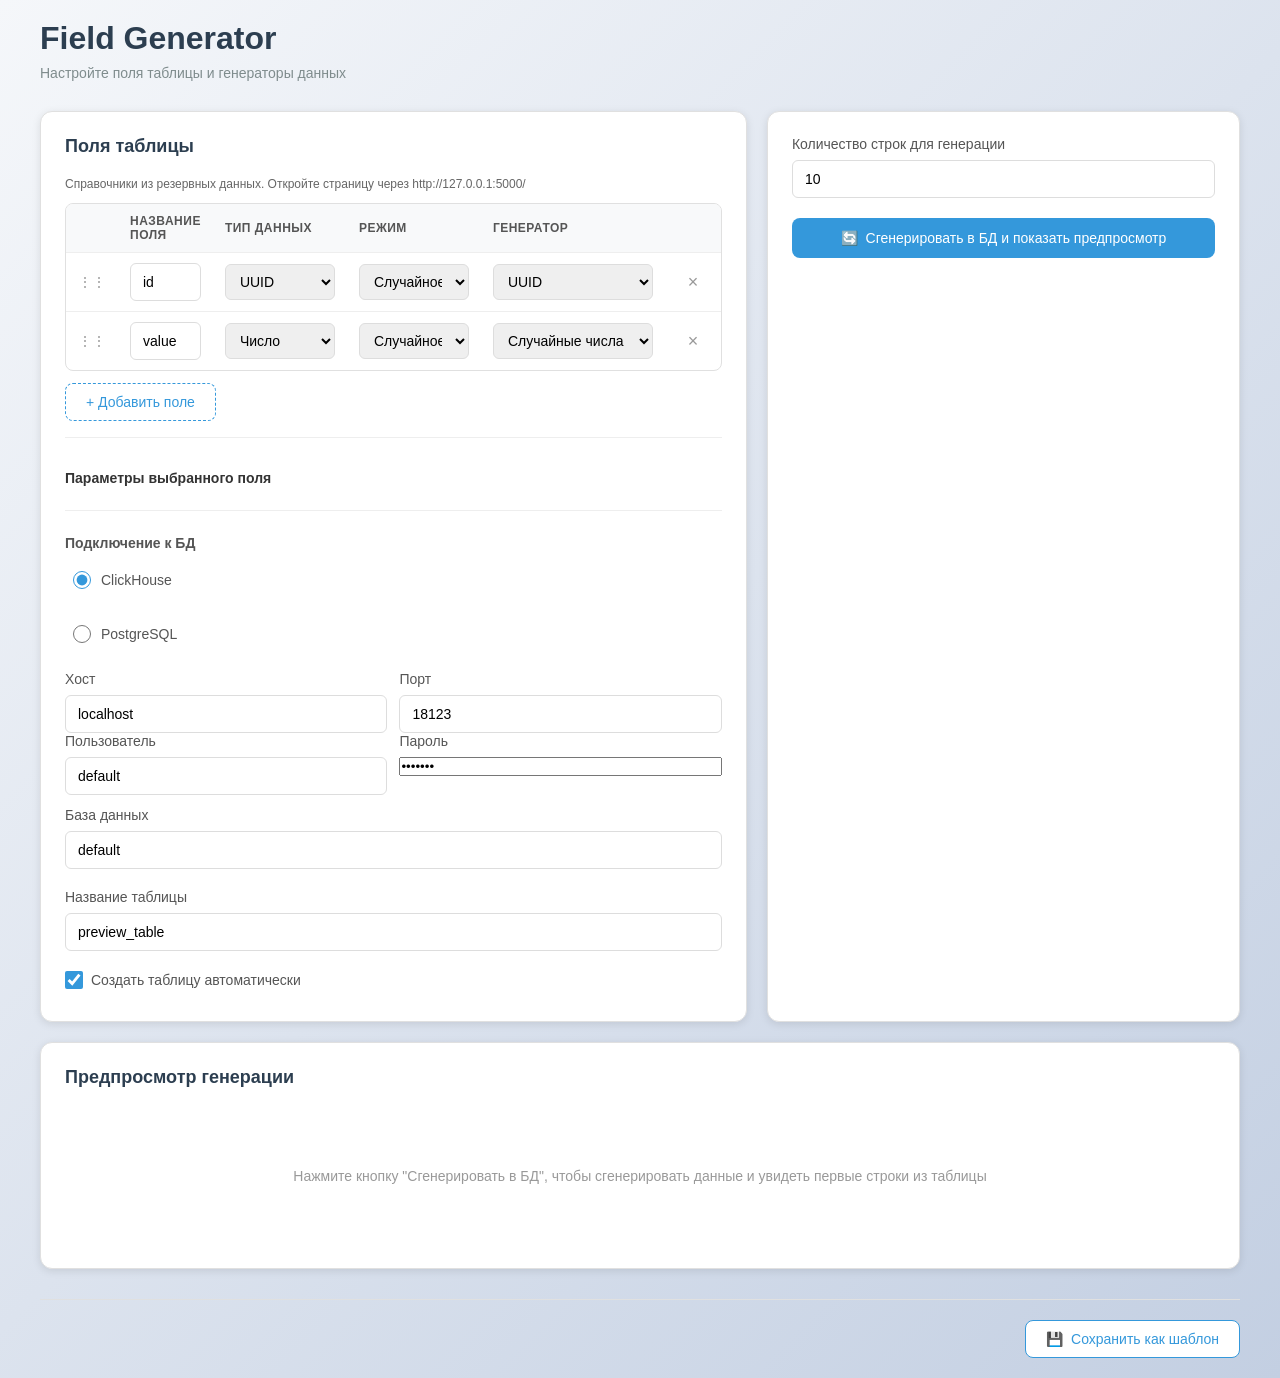
==== frontend/index.html @ ba68df10 "Field Generator: backend, frontend, OLD версия, PostgreSQL" ====
<!DOCTYPE html>
<html lang="ru">
<head>
    <meta charset="UTF-8">
    <meta name="viewport" content="width=device-width, initial-scale=1.0">
    <title>Field Generator</title>
    <link rel="stylesheet" href="style.css">
</head>
<body>
    <div class="container">
        <header>
            <h1>Field Generator</h1>
            <p class="subtitle">Настройте поля таблицы и генераторы данных</p>
        </header>

        <div class="main-content">
            <div class="config-panel">
                <div class="panel-section">
                    <h2>Поля таблицы</h2>
                    <p id="apiStatus" class="api-status" style="font-size: 12px; color: #666; margin-bottom: 12px;">Загрузка...</p>
                    <div class="fields-table-wrap">
                        <table class="fields-table">
                            <thead>
                                <tr>
                                    <th class="col-drag"></th>
                                    <th>Название поля</th>
                                    <th>Тип данных</th>
                                    <th>Режим</th>
                                    <th>Генератор</th>
                                    <th class="col-remove"></th>
                                </tr>
                            </thead>
                            <tbody id="fieldsBody">
                                <!-- Строки добавляются из JS. colspan=6 -->
                            </tbody>
                        </table>
                    </div>
                    <button type="button" id="btnAddField" class="btn-add-field">+ Добавить поле</button>

                    <div id="fieldParamsPanel" class="field-params-panel" style="display: none;">
                        <h3 style="font-size: 14px; margin: 16px 0 12px;">Параметры выбранного поля</h3>
                        <div id="fieldParamsContent"></div>
                    </div>
                    
                    <div class="form-group" style="margin-top: 24px; padding-top: 24px; border-top: 1px solid #eee;">
                        <label style="font-weight: 600; margin-bottom: 12px;">Подключение к БД</label>
                        <div class="form-group" style="margin-bottom: 12px;">
                            <div class="radio-group">
                                <label class="radio-label">
                                    <input type="radio" name="dbEngine" value="clickhouse" checked>
                                    <span>ClickHouse</span>
                                </label>
                                <label class="radio-label">
                                    <input type="radio" name="dbEngine" value="postgres">
                                    <span>PostgreSQL</span>
                                </label>
                            </div>
                        </div>
                        <div class="form-row">
                            <div class="form-col">
                                <label for="dbHost" class="field-label">Хост</label>
                                <input type="text" id="dbHost" placeholder="localhost" value="localhost">
                            </div>
                            <div class="form-col">
                                <label for="dbPort" class="field-label">Порт</label>
                                <input type="number" id="dbPort" placeholder="18123" value="18123">
                            </div>
                        </div>
                        <div class="form-row">
                            <div class="form-col">
                                <label for="dbUser" class="field-label">Пользователь</label>
                                <input type="text" id="dbUser" placeholder="default" value="default">
                            </div>
                            <div class="form-col">
                                <label for="dbPassword" class="field-label">Пароль</label>
                                <input type="password" id="dbPassword" placeholder="ch_pass" value="ch_pass">
                            </div>
                        </div>
                        <div class="form-group" style="margin-top: 12px;">
                            <label for="dbDatabase" class="field-label">База данных</label>
                            <input type="text" id="dbDatabase" placeholder="default" value="default" style="width: 100%;">
                        </div>
                        <div class="form-group" style="margin-top: 12px;">
                            <label for="targetTable" class="field-label">Название таблицы</label>
                            <input type="text" id="targetTable" placeholder="preview_table" value="preview_table" style="width: 100%;">
                        </div>
                        <label class="checkbox-label" style="margin-top: 12px;">
                            <input type="checkbox" id="createTable" checked>
                            <span>Создать таблицу автоматически</span>
                        </label>
                    </div>
                </div>

                <div class="panel-section">
                    <div class="form-group" style="margin-top: 0;">
                        <label for="rowsToGenerate">Количество строк для генерации</label>
                        <input type="number" id="rowsToGenerate" placeholder="Количество строк" value="10" min="1" max="1000000">
                    </div>

                    <button id="generatePreview" class="btn-generate">
                        <span>🔄</span>
                        Сгенерировать в БД и показать предпросмотр
                    </button>
                </div>
            </div>

            <div class="preview-section">
                <div class="preview-header">
                    <h2>Предпросмотр генерации</h2>
                </div>
                <div id="previewTable" class="preview-table">
                    <div class="preview-placeholder">
                        Нажмите кнопку "Сгенерировать в БД", чтобы сгенерировать данные и увидеть первые строки из таблицы
                    </div>
                </div>
            </div>
        </div>

        <div class="footer-actions">
            <button class="btn btn-save" id="btnSave">
                <span>💾</span>
                Сохранить как шаблон
            </button>
        </div>
    </div>

    <script src="app.js?v=10"></script>
</body>
</html>
---- frontend/style.css ----
* {
    margin: 0;
    padding: 0;
    box-sizing: border-box;
}

body {
    font-family: -apple-system, BlinkMacSystemFont, 'Segoe UI', Roboto, 'Helvetica Neue', Arial, sans-serif;
    background: linear-gradient(135deg, #f5f7fa 0%, #c3cfe2 100%);
    min-height: 100vh;
    padding: 20px;
    color: #333;
}

.container {
    max-width: 1200px;
    margin: 0 auto;
}

header {
    margin-bottom: 30px;
}

header h1 {
    font-size: 32px;
    font-weight: 700;
    color: #2c3e50;
    margin-bottom: 8px;
}

.subtitle {
    color: #7f8c8d;
    font-size: 14px;
}

.main-content {
    display: flex;
    flex-direction: column;
    gap: 20px;
    margin-bottom: 30px;
}

.config-panel {
    display: grid;
    grid-template-columns: 1fr 1fr;
    gap: 20px;
}

.panel-section {
    background: white;
    border-radius: 12px;
    padding: 24px;
    box-shadow: 0 2px 8px rgba(0, 0, 0, 0.1);
    border: 1px solid #e0e0e0;
}

.panel-section h2 {
    font-size: 18px;
    font-weight: 600;
    margin-bottom: 20px;
    color: #2c3e50;
}

.form-group {
    margin-bottom: 20px;
}

.form-group:last-child {
    margin-bottom: 0;
}

label,
.field-label {
    display: block;
    font-size: 14px;
    font-weight: 500;
    margin-bottom: 8px;
    color: #555;
}

input[type="text"],
input[type="number"],
select {
    width: 100%;
    padding: 10px 12px;
    border: 1px solid #ddd;
    border-radius: 6px;
    font-size: 14px;
    transition: border-color 0.2s;
}

input[type="text"]:focus,
input[type="number"]:focus,
select:focus {
    outline: none;
    border-color: #3498db;
}

/* Toggle Switch */
.toggle-label {
    display: flex;
    align-items: center;
    justify-content: space-between;
    cursor: pointer;
}

.toggle {
    position: relative;
    width: 50px;
    height: 26px;
    appearance: none;
    background: #ccc;
    border-radius: 13px;
    transition: background 0.3s;
    cursor: pointer;
}

.toggle:checked {
    background: #3498db;
}

.toggle-slider {
    position: absolute;
    top: 2px;
    left: 2px;
    width: 22px;
    height: 22px;
    background: white;
    border-radius: 50%;
    transition: transform 0.3s;
    pointer-events: none;
}

.toggle:checked + .toggle-slider {
    transform: translateX(24px);
}

/* Radio Buttons */
.radio-group {
    display: flex;
    flex-direction: column;
    gap: 12px;
}

.radio-label {
    display: flex;
    align-items: center;
    cursor: pointer;
    padding: 8px;
    border-radius: 6px;
    transition: background 0.2s;
}

.radio-label:hover {
    background: #f5f5f5;
}

.radio-label input[type="radio"] {
    width: 18px;
    height: 18px;
    margin-right: 10px;
    cursor: pointer;
    accent-color: #3498db;
}

/* Generation Parameters */
.generation-params {
    margin-top: 20px;
    padding-top: 20px;
    border-top: 1px solid #eee;
}

.param-group {
    margin-bottom: 15px;
}

.param-group:last-child {
    margin-bottom: 0;
}

.param-group label {
    font-size: 13px;
    color: #666;
}

.param-group input,
.param-group select,
.param-group textarea {
    width: 100%;
    padding: 8px 10px;
    border: 1px solid #ddd;
    border-radius: 6px;
    font-size: 13px;
}

.param-group textarea {
    resize: vertical;
    min-height: 80px;
    font-family: monospace;
}

/* Generate Button */
.btn-generate {
    margin-top: 20px;
    padding: 12px 24px;
    background: #3498db;
    color: white;
    border: none;
    border-radius: 8px;
    font-size: 14px;
    font-weight: 500;
    cursor: pointer;
    display: flex;
    align-items: center;
    gap: 8px;
    transition: background 0.2s;
    width: 100%;
    justify-content: center;
}

.btn-generate:hover {
    background: #2980b9;
}

/* Fields table */
.fields-table-wrap {
    margin-bottom: 12px;
    border: 1px solid #e0e0e0;
    border-radius: 8px;
    overflow: hidden;
}

.fields-table {
    width: 100%;
    border-collapse: collapse;
}

.fields-table th,
.fields-table td {
    padding: 10px 12px;
    text-align: left;
    border-bottom: 1px solid #eee;
}

.fields-table th {
    background: #f8f9fa;
    font-size: 12px;
    font-weight: 600;
    color: #555;
}

.fields-table tbody tr:last-child td {
    border-bottom: none;
}

.fields-table tbody tr:hover {
    background: #fafafa;
}

.fields-table tbody tr.field-row-invalid input {
    border-color: #e74c3c;
}

.col-drag {
    width: 32px;
    color: #999;
    cursor: grab;
}

.col-remove {
    width: 40px;
}

.field-input-name {
    width: 100%;
    padding: 8px 10px;
    border: 1px solid #ddd;
    border-radius: 6px;
    font-size: 14px;
}

.field-input-name:focus {
    outline: none;
    border-color: #3498db;
}

.field-select-type,
.field-select-mode {
    min-width: 110px;
}
.field-select-gen {
    min-width: 160px;
}
.field-select-gen,
.field-select-type,
.field-select-mode {
    width: 100%;
    padding: 8px 10px;
    border: 1px solid #ddd;
    border-radius: 6px;
    font-size: 14px;
}

.btn-remove-field {
    width: 32px;
    height: 32px;
    padding: 0;
    border: none;
    background: transparent;
    color: #999;
    cursor: pointer;
    border-radius: 6px;
    font-size: 18px;
    line-height: 1;
}

.btn-remove-field:hover {
    background: #fee;
    color: #e74c3c;
}

.btn-add-field {
    padding: 10px 20px;
    border: 1px dashed #3498db;
    background: transparent;
    color: #3498db;
    border-radius: 8px;
    font-size: 14px;
    font-weight: 500;
    cursor: pointer;
    transition: all 0.2s;
}

.btn-add-field:hover {
    background: #3498db;
    color: white;
}

.field-params-panel {
    margin-top: 16px;
    padding-top: 16px;
    border-top: 1px solid #eee;
}

.btn-generate:active {
    transform: scale(0.98);
}

/* Preview Section */
.preview-section {
    background: white;
    border-radius: 12px;
    padding: 24px;
    box-shadow: 0 2px 8px rgba(0, 0, 0, 0.1);
    border: 1px solid #e0e0e0;
    grid-column: 1 / -1;
}

.preview-header {
    display: flex;
    justify-content: space-between;
    align-items: center;
    margin-bottom: 20px;
}

.preview-header h2 {
    font-size: 18px;
    font-weight: 600;
    color: #2c3e50;
}

.preview-table {
    overflow-x: auto;
}

.preview-placeholder {
    text-align: center;
    padding: 60px 20px;
    color: #999;
    font-size: 14px;
}

table {
    width: 100%;
    border-collapse: collapse;
}

table th,
table td {
    padding: 12px;
    text-align: left;
    border-bottom: 1px solid #eee;
}

table th {
    background: #f8f9fa;
    font-weight: 600;
    color: #555;
    font-size: 13px;
    text-transform: uppercase;
    letter-spacing: 0.5px;
}

table td {
    font-size: 14px;
    color: #333;
}

table tr:hover {
    background: #f8f9fa;
}

/* Footer Actions */
.footer-actions {
    display: flex;
    gap: 12px;
    justify-content: flex-end;
    padding-top: 20px;
    border-top: 1px solid #e0e0e0;
}

.btn {
    padding: 10px 20px;
    border-radius: 8px;
    font-size: 14px;
    font-weight: 500;
    cursor: pointer;
    display: flex;
    align-items: center;
    gap: 8px;
    transition: all 0.2s;
    border: none;
}

.btn-cancel {
    background: white;
    color: #666;
    border: 1px solid #ddd;
}

.btn-cancel:hover {
    background: #f5f5f5;
}

.btn-save {
    background: white;
    color: #3498db;
    border: 1px solid #3498db;
}

.btn-save:hover {
    background: #f0f8ff;
}

.btn-apply {
    background: #3498db;
    color: white;
}

.btn-apply:hover {
    background: #2980b9;
}

/* Modal */
.modal {
    display: none;
    position: fixed;
    z-index: 1000;
    left: 0;
    top: 0;
    width: 100%;
    height: 100%;
    background-color: rgba(0, 0, 0, 0.5);
    overflow: auto;
}

.modal-content {
    background-color: white;
    margin: 5% auto;
    padding: 0;
    border-radius: 12px;
    width: 90%;
    max-width: 600px;
    box-shadow: 0 4px 20px rgba(0, 0, 0, 0.3);
}

.modal-header {
    display: flex;
    justify-content: space-between;
    align-items: center;
    padding: 20px 24px;
    border-bottom: 1px solid #e0e0e0;
}

.modal-header h2 {
    margin: 0;
    font-size: 20px;
    font-weight: 600;
    color: #2c3e50;
}

.modal-close {
    background: none;
    border: none;
    font-size: 28px;
    color: #999;
    cursor: pointer;
    padding: 0;
    width: 32px;
    height: 32px;
    display: flex;
    align-items: center;
    justify-content: center;
    border-radius: 4px;
    transition: background 0.2s;
}

.modal-close:hover {
    background: #f5f5f5;
    color: #333;
}

.modal-body {
    padding: 24px;
}

.modal-footer {
    display: flex;
    gap: 12px;
    justify-content: flex-end;
    padding: 20px 24px;
    border-top: 1px solid #e0e0e0;
}

.modal-status {
    padding: 12px 24px;
    margin: 0 24px 24px;
    border-radius: 6px;
    display: none;
}

.modal-status.success {
    display: block;
    background: #d4edda;
    color: #155724;
    border: 1px solid #c3e6cb;
}

.modal-status.error {
    display: block;
    background: #f8d7da;
    color: #721c24;
    border: 1px solid #f5c6cb;
}

.modal-status.info {
    display: block;
    background: #d1ecf1;
    color: #0c5460;
    border: 1px solid #bee5eb;
}

.form-row {
    display: grid;
    grid-template-columns: 1fr 1fr;
    gap: 12px;
}

.form-col {
    display: flex;
    flex-direction: column;
}

.checkbox-label {
    display: flex;
    align-items: center;
    gap: 8px;
    cursor: pointer;
    margin-top: 8px;
}

.checkbox-label input[type="checkbox"] {
    width: 18px;
    height: 18px;
    cursor: pointer;
    accent-color: #3498db;
}

/* Responsive */
@media (max-width: 768px) {
    .config-panel {
        grid-template-columns: 1fr;
    }

    .footer-actions {
        flex-direction: column;
    }

    .btn {
        width: 100%;
        justify-content: center;
    }

    .form-row {
        grid-template-columns: 1fr;
    }

    .modal-content {
        width: 95%;
        margin: 10% auto;
    }
}
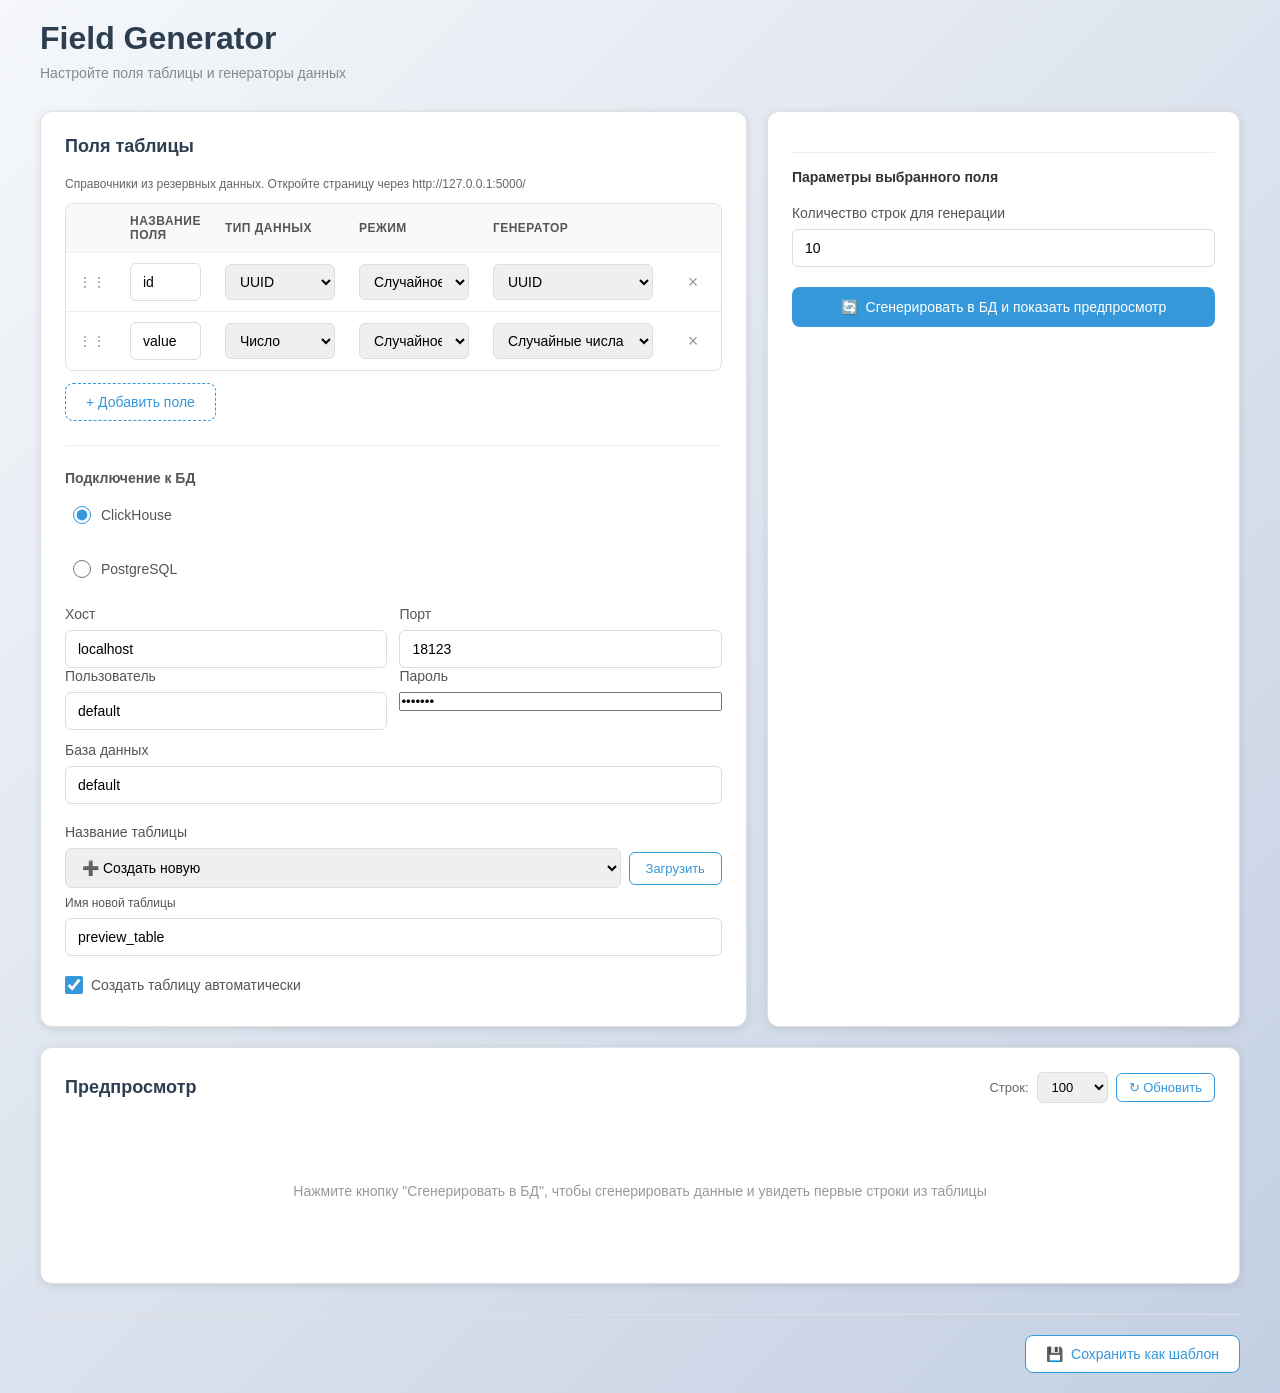
==== commit 392e8469: "fixs" ====
--- a/frontend/index.html
+++ b/frontend/index.html
@@ -37,11 +37,6 @@
                     </div>
                     <button type="button" id="btnAddField" class="btn-add-field">+ Добавить поле</button>
 
-                    <div id="fieldParamsPanel" class="field-params-panel" style="display: none;">
-                        <h3 style="font-size: 14px; margin: 16px 0 12px;">Параметры выбранного поля</h3>
-                        <div id="fieldParamsContent"></div>
-                    </div>
-                    
                     <div class="form-group" style="margin-top: 24px; padding-top: 24px; border-top: 1px solid #eee;">
                         <label style="font-weight: 600; margin-bottom: 12px;">Подключение к БД</label>
                         <div class="form-group" style="margin-bottom: 12px;">
@@ -81,8 +76,22 @@
                             <input type="text" id="dbDatabase" placeholder="default" value="default" style="width: 100%;">
                         </div>
                         <div class="form-group" style="margin-top: 12px;">
-                            <label for="targetTable" class="field-label">Название таблицы</label>
-                            <input type="text" id="targetTable" placeholder="preview_table" value="preview_table" style="width: 100%;">
+                            <label for="tableSelect" class="field-label">Название таблицы</label>
+                            <div class="table-select-row">
+                                <select id="tableSelect">
+                                    <option value="__new__">➕ Создать новую</option>
+                                </select>
+                                <button type="button" id="btnLoadTables" class="btn-load-tables" title="Загрузить список таблиц из БД">Загрузить</button>
+                            </div>
+                            <p id="tableListInfo" class="table-list-info" style="display: none; font-size: 12px; color: #666; margin-top: 6px;"></p>
+                            <div id="tableActions" class="table-actions" style="display: none; margin-top: 8px;">
+                                <button type="button" id="btnClearTable" class="btn-table-action" title="TRUNCATE — удалить все строки, схема сохраняется">Очистить</button>
+                                <button type="button" id="btnDropTable" class="btn-table-action btn-table-action-danger" title="DROP TABLE — удалить таблицу полностью">Удалить</button>
+                            </div>
+                            <div id="targetTableWrap" class="form-group" style="margin-top: 8px;">
+                                <label for="targetTable" class="field-label" style="font-size: 12px;">Имя новой таблицы</label>
+                                <input type="text" id="targetTable" placeholder="preview_table" value="preview_table" style="width: 100%;">
+                            </div>
                         </div>
                         <label class="checkbox-label" style="margin-top: 12px;">
                             <input type="checkbox" id="createTable" checked>
@@ -92,7 +101,11 @@
                 </div>
 
                 <div class="panel-section">
-                    <div class="form-group" style="margin-top: 0;">
+                    <div id="fieldParamsPanel" class="field-params-panel" style="display: none;">
+                        <h3 style="font-size: 14px; margin: 0 0 12px;">Параметры выбранного поля</h3>
+                        <div id="fieldParamsContent"></div>
+                    </div>
+                    <div class="form-group" style="margin-top: 20px;">
                         <label for="rowsToGenerate">Количество строк для генерации</label>
                         <input type="number" id="rowsToGenerate" placeholder="Количество строк" value="10" min="1" max="1000000">
                     </div>
@@ -106,7 +119,18 @@
 
             <div class="preview-section">
                 <div class="preview-header">
-                    <h2>Предпросмотр генерации</h2>
+                    <h2>Предпросмотр</h2>
+                    <div class="preview-controls">
+                        <label for="previewLimit" class="preview-control-label">Строк:</label>
+                        <select id="previewLimit">
+                            <option value="10">10</option>
+                            <option value="50">50</option>
+                            <option value="100" selected>100</option>
+                            <option value="500">500</option>
+                            <option value="1000">1000</option>
+                        </select>
+                        <button type="button" id="btnRefreshPreview" class="btn-refresh-preview" title="Обновить данные в предпросмотре">↻ Обновить</button>
+                    </div>
                 </div>
                 <div id="previewTable" class="preview-table">
                     <div class="preview-placeholder">
@@ -124,6 +148,6 @@
         </div>
     </div>
 
-    <script src="app.js?v=10"></script>
+    <script src="app.js?v=11"></script>
 </body>
 </html>
--- a/frontend/style.css
+++ b/frontend/style.css
@@ -361,6 +361,8 @@
     justify-content: space-between;
     align-items: center;
     margin-bottom: 20px;
+    flex-wrap: wrap;
+    gap: 12px;
 }
 
 .preview-header h2 {
@@ -369,6 +371,38 @@
     color: #2c3e50;
 }
 
+.preview-controls {
+    display: flex;
+    align-items: center;
+    gap: 8px;
+}
+
+.preview-control-label {
+    font-size: 13px;
+    color: #666;
+    margin: 0;
+}
+
+.preview-controls select {
+    width: auto;
+    padding: 6px 10px;
+    font-size: 13px;
+}
+
+.btn-refresh-preview {
+    padding: 6px 12px;
+    border: 1px solid #3498db;
+    background: white;
+    color: #3498db;
+    border-radius: 6px;
+    font-size: 13px;
+    cursor: pointer;
+}
+
+.btn-refresh-preview:hover {
+    background: #f0f8ff;
+}
+
 .preview-table {
     overflow-x: auto;
 }
@@ -378,6 +412,12 @@
     padding: 60px 20px;
     color: #999;
     font-size: 14px;
+}
+
+.preview-total {
+    margin-top: 12px;
+    color: #666;
+    font-size: 13px;
 }
 
 table {
@@ -566,6 +606,70 @@
     gap: 12px;
 }
 
+.table-select-row {
+    display: flex;
+    gap: 8px;
+    align-items: center;
+}
+
+.table-select-row select {
+    flex: 1;
+    min-width: 0;
+}
+
+.btn-load-tables {
+    padding: 8px 16px;
+    border: 1px solid #3498db;
+    background: white;
+    color: #3498db;
+    border-radius: 6px;
+    font-size: 13px;
+    font-weight: 500;
+    cursor: pointer;
+    white-space: nowrap;
+}
+
+.btn-load-tables:hover {
+    background: #f0f8ff;
+}
+
+.btn-load-tables:disabled {
+    opacity: 0.6;
+    cursor: not-allowed;
+}
+
+.table-actions {
+    display: flex;
+    gap: 8px;
+    flex-wrap: wrap;
+}
+
+.btn-table-action {
+    padding: 6px 12px;
+    border: 1px solid #ddd;
+    background: white;
+    color: #555;
+    border-radius: 6px;
+    font-size: 12px;
+    font-weight: 500;
+    cursor: pointer;
+}
+
+.btn-table-action:hover {
+    background: #f5f5f5;
+    border-color: #ccc;
+}
+
+.btn-table-action-danger {
+    border-color: #e74c3c;
+    color: #e74c3c;
+}
+
+.btn-table-action-danger:hover {
+    background: #fee;
+    border-color: #e74c3c;
+}
+
 .form-col {
     display: flex;
     flex-direction: column;
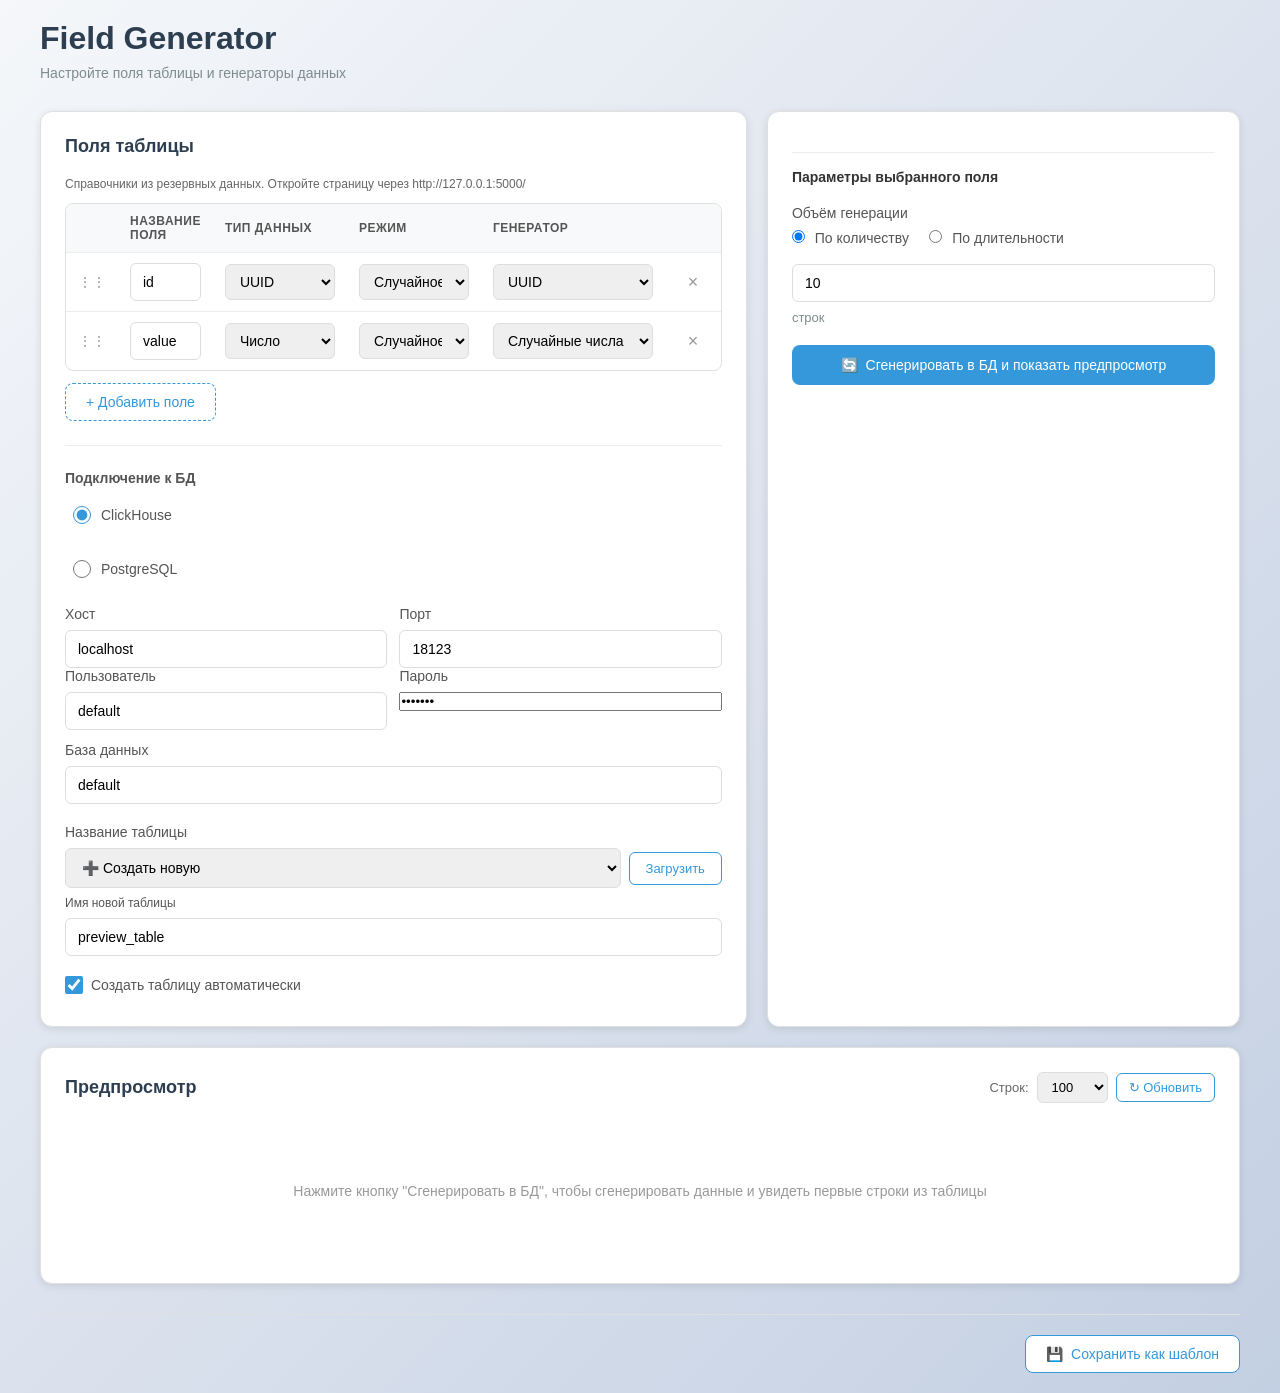
==== commit 4bd75ae9: "updates from 04/03/26" ====
--- a/frontend/index.html
+++ b/frontend/index.html
@@ -106,8 +106,27 @@
                         <div id="fieldParamsContent"></div>
                     </div>
                     <div class="form-group" style="margin-top: 20px;">
-                        <label for="rowsToGenerate">Количество строк для генерации</label>
-                        <input type="number" id="rowsToGenerate" placeholder="Количество строк" value="10" min="1" max="1000000">
+                        <label>Объём генерации</label>
+                        <div class="volume-mode-row">
+                            <label class="radio-inline"><input type="radio" name="volumeMode" value="rows" checked> По количеству</label>
+                            <label class="radio-inline"><input type="radio" name="volumeMode" value="duration"> По длительности</label>
+                        </div>
+                        <div id="volumeRowsWrap" class="volume-input-wrap">
+                            <input type="number" id="rowsToGenerate" placeholder="Количество строк" value="10" min="1" max="10000000">
+                            <span class="volume-hint">строк</span>
+                        </div>
+                        <div id="volumeDurationWrap" class="volume-input-wrap" style="display: none;">
+                            <input type="number" id="durationValue" placeholder="60" min="1" max="86400" value="60" style="width: 80px;">
+                            <select id="durationUnit" style="min-width: 72px;" title="Единица времени">
+                                <option value="s">сек</option>
+                                <option value="m">мин</option>
+                                <option value="h">час</option>
+                            </select>
+                            <span class="volume-hint">×</span>
+                            <input type="number" id="ratePerSecond" placeholder="10" min="0.01" max="10000" step="0.1" value="10" style="width: 90px;">
+                            <span class="volume-hint">сообщ/сек</span>
+                            <span id="durationRowsHint" class="volume-hint" style="margin-left: 8px;"></span>
+                        </div>
                     </div>
 
                     <button id="generatePreview" class="btn-generate">
--- a/frontend/style.css
+++ b/frontend/style.css
@@ -63,6 +63,39 @@
 
 .form-group {
     margin-bottom: 20px;
+}
+
+.volume-mode-row {
+    margin-bottom: 10px;
+}
+.volume-mode-row .radio-inline {
+    display: inline-block;
+    margin-right: 16px;
+    cursor: pointer;
+    font-weight: 500;
+}
+.volume-mode-row input[type="radio"] {
+    margin-right: 6px;
+}
+.volume-input-wrap {
+    display: flex;
+    align-items: center;
+    gap: 8px;
+    flex-wrap: wrap;
+}
+.volume-input-wrap input,
+.volume-input-wrap select {
+    width: auto;
+}
+.volume-hint {
+    font-size: 13px;
+    color: #7f8c8d;
+}
+
+#durationUnit {
+    min-width: 72px;
+    width: auto;
+    padding-right: 24px;
 }
 
 .form-group:last-child {
